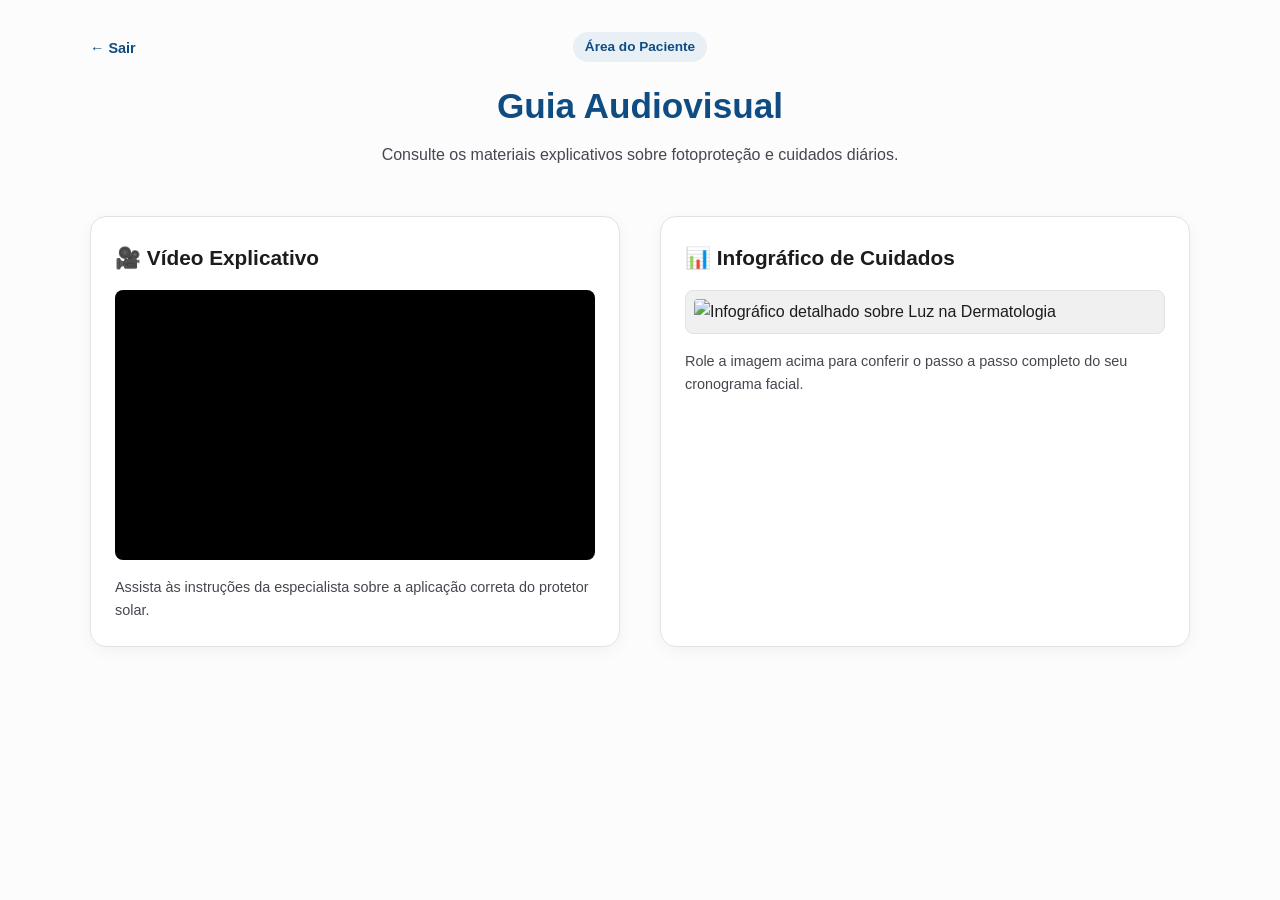
==== sobre.html @ 67cf0856 "vodeo e info" ====
<!DOCTYPE html>
<html lang="pt-BR">
<head>
    <meta charset="UTF-8">
    <meta name="viewport" content="width=device-width, initial-scale=1.0">
    <title>Luz & Pele - Conteúdo</title>
    <!-- Correção da URL do Google Fonts (faltava 'fonts.' no link original) -->
    <link rel="preconnect" href="https://googleapis.com">
    <link rel="preconnect" href="https://gstatic.com" crossorigin>
    <link href="https://googleapis.com/css2?family=Inter:wght@300;400;600;700&family=Lexend:wght@400;600&display=swap" rel="stylesheet">
    <style>
        :root {
            --primaria: #0f4c81;
            --primaria-clara: #e8f0f6;
            --fundo: #fcfcfd;
            --card: #ffffff;
            --texto-principal: #1a1c1e;
            --texto-apoio: #49454f;
            --borda: #e0e2e6;
            --raio: 16px;
            --transicao: all 0.4s cubic-bezier(0.4, 0, 0.2, 1);
            --sombra: 0 4px 20px -5px rgba(0, 0, 0, 0.08);
        }

        @media (prefers-color-scheme: dark) {
            :root {
                --fundo: #0b0e14;
                --card: #161b22;
                --texto-principal: #f0f6fc;
                --texto-apoio: #8b949e;
                --borda: #30363d;
                --primaria-clara: #162a3d;
            }
        }

        * { margin: 0; padding: 0; box-sizing: border-box; font-family: 'Inter', sans-serif; }
        body { background-color: var(--fundo); color: var(--texto-principal); padding: 2rem 1rem; line-height: 1.6; }
        
        .container { max-width: 1100px; margin: 0 auto; }
        
        .header { text-align: center; margin-bottom: 3rem; position: relative; }
        .header h1 { font-family: 'Lexend', sans-serif; font-size: 2.2rem; color: var(--primaria); margin-bottom: 0.5rem; }
        .btn-back { position: absolute; left: 0; top: 5px; color: var(--primaria); text-decoration: none; font-weight: 600; font-size: 0.9rem; }
        
        .badge { display: inline-block; padding: 0.25rem 0.75rem; border-radius: 50px; font-size: 0.85rem; font-weight: 600; background-color: var(--primaria-clara); color: var(--primaria); margin-bottom: 1rem; }
        .text-support { color: var(--texto-apoio); }

        /* Estrutura de Mídia */
        .media-section { display: grid; grid-template-columns: 1fr; gap: 2.5rem; margin-top: 2rem; }
        @media (min-width: 768px) {
            .media-section { grid-template-columns: 1fr 1fr; }
        }

        .media-card { background: var(--card); border: 1px solid var(--borda); border-radius: var(--raio); padding: 1.5rem; box-shadow: var(--sombra); }
        .media-card h2 { font-family: 'Lexend', sans-serif; font-size: 1.3rem; margin-bottom: 1rem; display: flex; align-items: center; gap: 0.5rem; }

        /* Correção do Vídeo - Suporte ao player incorporado do Google Drive */
        .video-container { width: 100%; border-radius: calc(var(--raio) / 2); overflow: hidden; background: #000; aspect-ratio: 16/9; }
        .video-container iframe { width: 100%; height: 100%; border: none; }

        /* Correção do Infográfico - Scroll responsivo para imagens longas */
        .infografico-container { width: 100%; max-height: 450px; overflow-y: auto; border: 1px solid var(--borda); border-radius: calc(var(--raio) / 2); background: #f0f0f0; padding: 0.5rem; }
        .infografico-container img { width: 100%; height: auto; display: block; border-radius: 4px; }
    </style>
</head>
<body>

    <div class="container">
        <header class="header">
            <a href="index.html" class="btn-back">← Sair</a>
            <span class="badge">Área do Paciente</span>
            <h1>Guia Audiovisual</h1>
            <p class="text-support">Consulte os materiais explicativos sobre fotoproteção e cuidados diários.</p>
        </header>

        <main class="media-section">
            <!-- Bloco de Vídeo Corrigido -->
            <section class="media-card">
                <h2>🎥 Vídeo Explicativo</h2>
                <div class="video-container">
                    <!-- CORREÇÃO: Uso de iframe com o parâmetro /preview exigido pelo player do Drive -->
                    <iframe src="https://drive.google.com/file/d/1Yelc6flCK-Th0BY_6levR3u2O_dlkEkf/view?usp=sharing" allow="autoplay; encrypted-media" allowfullscreen></iframe>
                </div>
                <p class="text-support" style="margin-top: 1rem; font-size: 0.9rem;">Assista às instruções da especialista sobre a aplicação correta do protetor solar.</p>
            </section>

            <!-- Bloco de Infográfico Corrigido -->
            <section class="media-card">
                <h2>📊 Infográfico de Cuidados</h2>
                <div class="infografico-container">
                    <!-- CORREÇÃO: Conversão do link de visualização para link direto de imagem renderizável (uc?export=view) -->
                    <img src="https://drive.google.com/file/d/1qbNd5TiptJrA2hYzg-ertbh7rt9Kqr0s/view?usp=sharing" alt="Infográfico detalhado sobre Luz na Dermatologia">
                </div>
                <p class="text-support" style="margin-top: 1rem; font-size: 0.9rem;">Role a imagem acima para conferir o passo a passo completo do seu cronograma facial.</p>
            </section>
        </main>
    </div>

</body>
</html>
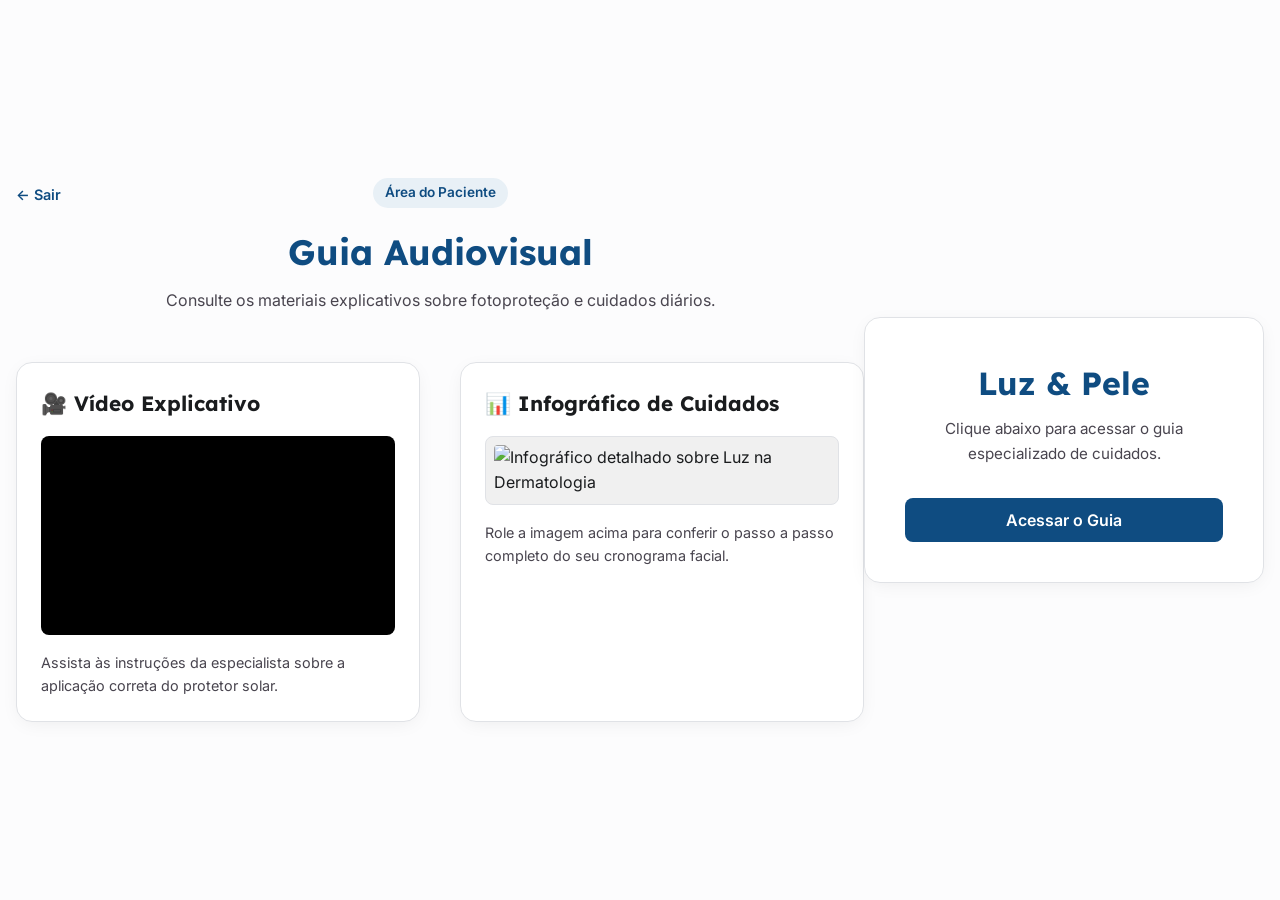
==== commit 4677fe86: "content" ====
--- a/sobre.html
+++ b/sobre.html
@@ -98,3 +98,307 @@
 
 </body>
 </html>
+
+<!DOCTYPE html>
+<html lang="pt-BR">
+<head>
+    <meta charset="UTF-8">
+    <meta name="viewport" content="width=device-width, initial-scale=1.0">
+    <title>Luz & Pele - Guia de Cuidados</title>
+    <!-- CORREÇÃO: Adicionado 'fonts.' na URL para carregar a tipografia corretamente em ambas as telas -->
+    <link rel="preconnect" href="https://fonts.googleapis.com">
+    <link rel="preconnect" href="https://fonts.gstatic.com" crossorigin>
+    <link href="https://fonts.googleapis.com/css2?family=Inter:wght@300;400;600;700&family=Lexend:wght@400;600&display=swap" rel="stylesheet">
+    <style>
+        :root {
+            --primaria: #0f4c81;
+            --primaria-clara: #e8f0f6;
+            --fundo: #fcfcfd;
+            --card: #ffffff;
+            --texto-principal: #1a1c1e;
+            --texto-apoio: #49454f;
+            --borda: #e0e2e6;
+            --raio: 16px;
+            --transicao: all 0.4s cubic-bezier(0.4, 0, 0.2, 1);
+            --sombra: 0 4px 20px -5px rgba(0, 0, 0, 0.08);
+            --perigo: #dc2626;
+        }
+
+        @media (prefers-color-scheme: dark) {
+            :root {
+                --fundo: #0b0e14;
+                --card: #161b22;
+                --texto-principal: #f0f6fc;
+                --texto-apoio: #8b949e;
+                --borda: #30363d;
+                --primaria-clara: #162a3d;
+            }
+        }
+
+        * {
+            margin: 0;
+            padding: 0;
+            box-sizing: border-box;
+            font-family: 'Inter', sans-serif;
+        }
+
+        body {
+            background-color: var(--fundo);
+            color: var(--texto-principal);
+            display: flex;
+            align-items: center;
+            justify-content: center;
+            min-height: 100vh;
+            padding: 2rem 1rem;
+            line-height: 1.6;
+            transition: var(--transicao);
+        }
+
+        /* Classe utilitária para alternar visibilidade */
+        .hidden {
+            display: none !important;
+        }
+
+        /* --- TELA DE ACESSO --- */
+        .login-card {
+            background: var(--card);
+            border: 1px solid var(--borda);
+            border-radius: var(--raio);
+            padding: 2.5rem;
+            max-width: 400px;
+            width: 100%;
+            box-shadow: var(--sombra);
+            text-align: center;
+            animation: fadeIn 0.4s ease-in-out;
+        }
+
+        .login-card h1 {
+            font-family: 'Lexend', sans-serif;
+            color: var(--primaria);
+            margin-bottom: 0.5rem;
+            font-size: 2rem;
+        }
+
+        .login-card p {
+            color: var(--texto-apoio);
+            margin-bottom: 2rem;
+            font-size: 0.95rem;
+        }
+
+        .btn {
+            display: block;
+            width: 100%;
+            background-color: var(--primaria);
+            color: #ffffff;
+            padding: 0.75rem;
+            border-radius: calc(var(--raio) / 2);
+            text-decoration: none;
+            font-weight: 600;
+            text-align: center;
+            transition: var(--transicao);
+            border: none;
+            cursor: pointer;
+            font-size: 1rem;
+            margin-top: 1.5rem;
+        }
+
+        .btn:hover {
+            opacity: 0.9;
+            transform: translateY(-1px);
+        }
+
+        /* --- TELA DE CONTEÚDO (GUIA) --- */
+        .container {
+            max-width: 1100px;
+            width: 100%;
+            margin: 0 auto;
+            animation: fadeIn 0.5s ease-in-out;
+        }
+        
+        .header {
+            text-align: center;
+            margin-bottom: 3rem;
+            position: relative;
+        }
+        
+        .header h1 {
+            font-family: 'Lexend', sans-serif;
+            font-size: 2.2rem;
+            color: var(--primaria);
+            margin-bottom: 0.5rem;
+        }
+        
+        .btn-back {
+            position: absolute;
+            left: 0;
+            top: 5px;
+            color: var(--primaria);
+            text-decoration: none;
+            font-weight: 600;
+            font-size: 0.9rem;
+            background: none;
+            border: none;
+            cursor: pointer;
+            transition: var(--transicao);
+        }
+
+        .btn-back:hover {
+            opacity: 0.8;
+            transform: translateX(-2px);
+        }
+        
+        .badge {
+            display: inline-block;
+            padding: 0.25rem 0.75rem;
+            border-radius: 50px;
+            font-size: 0.85rem;
+            font-weight: 600;
+            background-color: var(--primaria-clara);
+            color: var(--primaria);
+            margin-bottom: 1rem;
+        }
+        
+        .text-support {
+            color: var(--texto-apoio);
+        }
+
+        /* Estrutura de Mídia */
+        .media-section {
+            display: grid;
+            grid-template-columns: 1fr;
+            gap: 2.5rem;
+            margin-top: 2rem;
+        }
+        
+        @media (min-width: 768px) {
+            .media-section {
+                grid-template-columns: 1fr 1fr;
+            }
+            /* Alinha os elementos no topo da página quando o conteúdo longo estiver ativo */
+            body.content-active {
+                align-items: flex-start;
+            }
+        }
+
+        .media-card {
+            background: var(--card);
+            border: 1px solid var(--borda);
+            border-radius: var(--raio);
+            padding: 1.5rem;
+            box-shadow: var(--sombra);
+        }
+        
+        .media-card h2 {
+            font-family: 'Lexend', sans-serif;
+            font-size: 1.3rem;
+            margin-bottom: 1rem;
+            display: flex;
+            align-items: center;
+            gap: 0.5rem;
+        }
+
+        /* Correção do Vídeo - Player incorporado do Google Drive */
+        .video-container {
+            width: 100%;
+            border-radius: calc(var(--raio) / 2);
+            overflow: hidden;
+            background: #000;
+            aspect-ratio: 16/9;
+        }
+        
+        .video-container iframe {
+            width: 100%;
+            height: 100%;
+            border: none;
+        }
+
+        /* Correção do Infográfico - Scroll responsivo para imagens longas */
+        .infografico-container {
+            width: 100%;
+            max-height: 450px;
+            overflow-y: auto;
+            border: 1px solid var(--borda);
+            border-radius: calc(var(--raio) / 2);
+            background: #f0f0f0;
+            padding: 0.5rem;
+        }
+        
+        .infografico-container img {
+            width: 100%;
+            height: auto;
+            display: block;
+            border-radius: 4px;
+        }
+
+        /* Animação de transição suave */
+        @keyframes fadeIn {
+            from { opacity: 0; transform: translateY(8px); }
+            to { opacity: 1; transform: translateY(0); }
+        }
+    </style>
+</head>
+<body>
+
+    <!-- SEÇÃO 1: Tela de Acesso Simplificada -->
+    <div id="accessScreen" class="login-card">
+        <h1>Luz & Pele</h1>
+        <p>Clique abaixo para acessar o guia especializado de cuidados.</p>
+        <button id="btnAccess" class="btn">Acessar o Guia</button>
+    </div>
+
+    <!-- SEÇÃO 2: Conteúdo do Guia Audiovisual (Oculto Inicialmente) -->
+    <div id="contentScreen" class="container hidden">
+        <header class="header">
+            <button id="btnExit" class="btn-back">← Sair</button>
+            <span class="badge">Área do Paciente</span>
+            <h1>Guia Audiovisual</h1>
+            <p class="text-support">Consulte os materiais explicativos sobre fotoproteção e cuidados diários.</p>
+        </header>
+
+        <main class="media-section">
+            <!-- Bloco de Vídeo Corrigido -->
+            <section class="media-card">
+                <h2>🎥 Vídeo Explicativo</h2>
+                <div class="video-container">
+                    <iframe src="https://drive.google.com/file/d/1Yelc6flCK-Th0BY_6levR3u2O_dlkEkf/view?usp=sharing" allow="autoplay; encrypted-media" allowfullscreen></iframe>
+                </div>
+                <p class="text-support" style="margin-top: 1rem; font-size: 0.9rem;">Assista às instruções da especialista sobre a aplicação correta do protetor solar.</p>
+            </section>
+
+            <!-- Bloco de Infográfico Corrigido -->
+            <section class="media-card">
+                <h2>📊 Infográfico de Cuidados</h2>
+                <div class="infografico-container">
+                    <img src="https://drive.google.com/file/d/1qbNd5TiptJrA2hYzg-ertbh7rt9Kqr0s/view?usp=sharing" alt="Infográfico detalhado sobre Luz na Dermatologia">
+                </div>
+                <p class="text-support" style="margin-top: 1rem; font-size: 0.9rem;">Role a imagem acima para conferir o passo a passo completo do seu cronograma facial.</p>
+            </section>
+        </main>
+    </div>
+
+    <!-- Script de alternância dinâmica de conteúdo -->
+    <script>
+        const accessScreen = document.getElementById('accessScreen');
+        const contentScreen = document.getElementById('contentScreen');
+        const btnAccess = document.getElementById('btnAccess');
+        const btnExit = document.getElementById('btnExit');
+
+        // Exibe o conteúdo do guia e ajusta o scroll do body
+        btnAccess.addEventListener('click', () => {
+            accessScreen.classList.add('hidden');
+            contentScreen.classList.remove('hidden');
+            document.body.classList.add('content-active');
+            window.scrollTo(0, 0);
+        });
+
+        // Retorna à tela inicial de acesso
+        btnExit.addEventListener('click', () => {
+            contentScreen.classList.add('hidden');
+            accessScreen.classList.remove('hidden');
+            document.body.classList.remove('content-active');
+            window.scrollTo(0, 0);
+        });
+    </script>
+</body>
+</html>
+
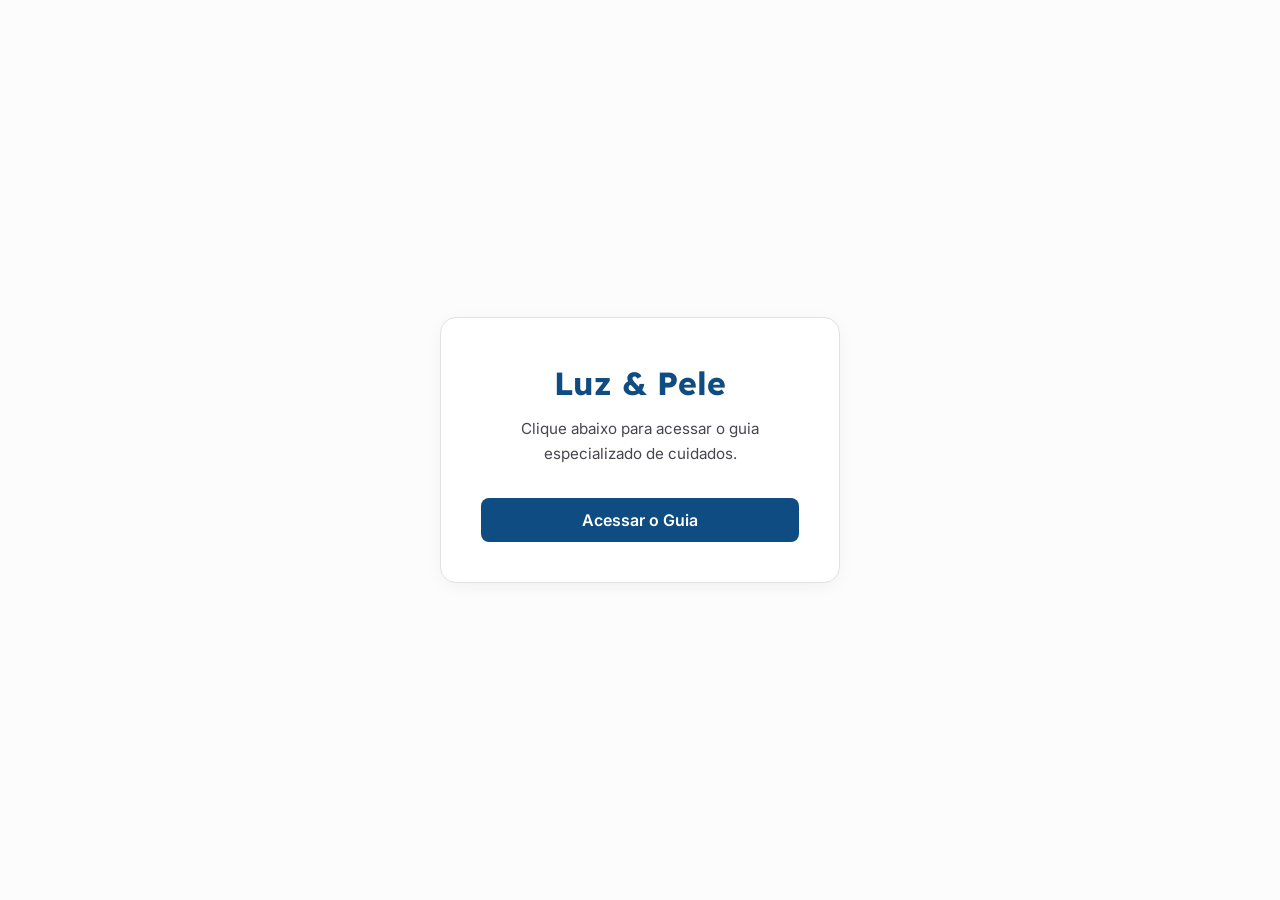
==== commit eb7be09f: "index" ====
--- a/sobre.html
+++ b/sobre.html
@@ -1,104 +1,3 @@
-<!DOCTYPE html>
-<html lang="pt-BR">
-<head>
-    <meta charset="UTF-8">
-    <meta name="viewport" content="width=device-width, initial-scale=1.0">
-    <title>Luz & Pele - Conteúdo</title>
-    <!-- Correção da URL do Google Fonts (faltava 'fonts.' no link original) -->
-    <link rel="preconnect" href="https://googleapis.com">
-    <link rel="preconnect" href="https://gstatic.com" crossorigin>
-    <link href="https://googleapis.com/css2?family=Inter:wght@300;400;600;700&family=Lexend:wght@400;600&display=swap" rel="stylesheet">
-    <style>
-        :root {
-            --primaria: #0f4c81;
-            --primaria-clara: #e8f0f6;
-            --fundo: #fcfcfd;
-            --card: #ffffff;
-            --texto-principal: #1a1c1e;
-            --texto-apoio: #49454f;
-            --borda: #e0e2e6;
-            --raio: 16px;
-            --transicao: all 0.4s cubic-bezier(0.4, 0, 0.2, 1);
-            --sombra: 0 4px 20px -5px rgba(0, 0, 0, 0.08);
-        }
-
-        @media (prefers-color-scheme: dark) {
-            :root {
-                --fundo: #0b0e14;
-                --card: #161b22;
-                --texto-principal: #f0f6fc;
-                --texto-apoio: #8b949e;
-                --borda: #30363d;
-                --primaria-clara: #162a3d;
-            }
-        }
-
-        * { margin: 0; padding: 0; box-sizing: border-box; font-family: 'Inter', sans-serif; }
-        body { background-color: var(--fundo); color: var(--texto-principal); padding: 2rem 1rem; line-height: 1.6; }
-        
-        .container { max-width: 1100px; margin: 0 auto; }
-        
-        .header { text-align: center; margin-bottom: 3rem; position: relative; }
-        .header h1 { font-family: 'Lexend', sans-serif; font-size: 2.2rem; color: var(--primaria); margin-bottom: 0.5rem; }
-        .btn-back { position: absolute; left: 0; top: 5px; color: var(--primaria); text-decoration: none; font-weight: 600; font-size: 0.9rem; }
-        
-        .badge { display: inline-block; padding: 0.25rem 0.75rem; border-radius: 50px; font-size: 0.85rem; font-weight: 600; background-color: var(--primaria-clara); color: var(--primaria); margin-bottom: 1rem; }
-        .text-support { color: var(--texto-apoio); }
-
-        /* Estrutura de Mídia */
-        .media-section { display: grid; grid-template-columns: 1fr; gap: 2.5rem; margin-top: 2rem; }
-        @media (min-width: 768px) {
-            .media-section { grid-template-columns: 1fr 1fr; }
-        }
-
-        .media-card { background: var(--card); border: 1px solid var(--borda); border-radius: var(--raio); padding: 1.5rem; box-shadow: var(--sombra); }
-        .media-card h2 { font-family: 'Lexend', sans-serif; font-size: 1.3rem; margin-bottom: 1rem; display: flex; align-items: center; gap: 0.5rem; }
-
-        /* Correção do Vídeo - Suporte ao player incorporado do Google Drive */
-        .video-container { width: 100%; border-radius: calc(var(--raio) / 2); overflow: hidden; background: #000; aspect-ratio: 16/9; }
-        .video-container iframe { width: 100%; height: 100%; border: none; }
-
-        /* Correção do Infográfico - Scroll responsivo para imagens longas */
-        .infografico-container { width: 100%; max-height: 450px; overflow-y: auto; border: 1px solid var(--borda); border-radius: calc(var(--raio) / 2); background: #f0f0f0; padding: 0.5rem; }
-        .infografico-container img { width: 100%; height: auto; display: block; border-radius: 4px; }
-    </style>
-</head>
-<body>
-
-    <div class="container">
-        <header class="header">
-            <a href="index.html" class="btn-back">← Sair</a>
-            <span class="badge">Área do Paciente</span>
-            <h1>Guia Audiovisual</h1>
-            <p class="text-support">Consulte os materiais explicativos sobre fotoproteção e cuidados diários.</p>
-        </header>
-
-        <main class="media-section">
-            <!-- Bloco de Vídeo Corrigido -->
-            <section class="media-card">
-                <h2>🎥 Vídeo Explicativo</h2>
-                <div class="video-container">
-                    <!-- CORREÇÃO: Uso de iframe com o parâmetro /preview exigido pelo player do Drive -->
-                    <iframe src="https://drive.google.com/file/d/1Yelc6flCK-Th0BY_6levR3u2O_dlkEkf/view?usp=sharing" allow="autoplay; encrypted-media" allowfullscreen></iframe>
-                </div>
-                <p class="text-support" style="margin-top: 1rem; font-size: 0.9rem;">Assista às instruções da especialista sobre a aplicação correta do protetor solar.</p>
-            </section>
-
-            <!-- Bloco de Infográfico Corrigido -->
-            <section class="media-card">
-                <h2>📊 Infográfico de Cuidados</h2>
-                <div class="infografico-container">
-                    <!-- CORREÇÃO: Conversão do link de visualização para link direto de imagem renderizável (uc?export=view) -->
-                    <img src="https://drive.google.com/file/d/1qbNd5TiptJrA2hYzg-ertbh7rt9Kqr0s/view?usp=sharing" alt="Infográfico detalhado sobre Luz na Dermatologia">
-                </div>
-                <p class="text-support" style="margin-top: 1rem; font-size: 0.9rem;">Role a imagem acima para conferir o passo a passo completo do seu cronograma facial.</p>
-            </section>
-        </main>
-    </div>
-
-</body>
-</html>
-
 <!DOCTYPE html>
 <html lang="pt-BR">
 <head>
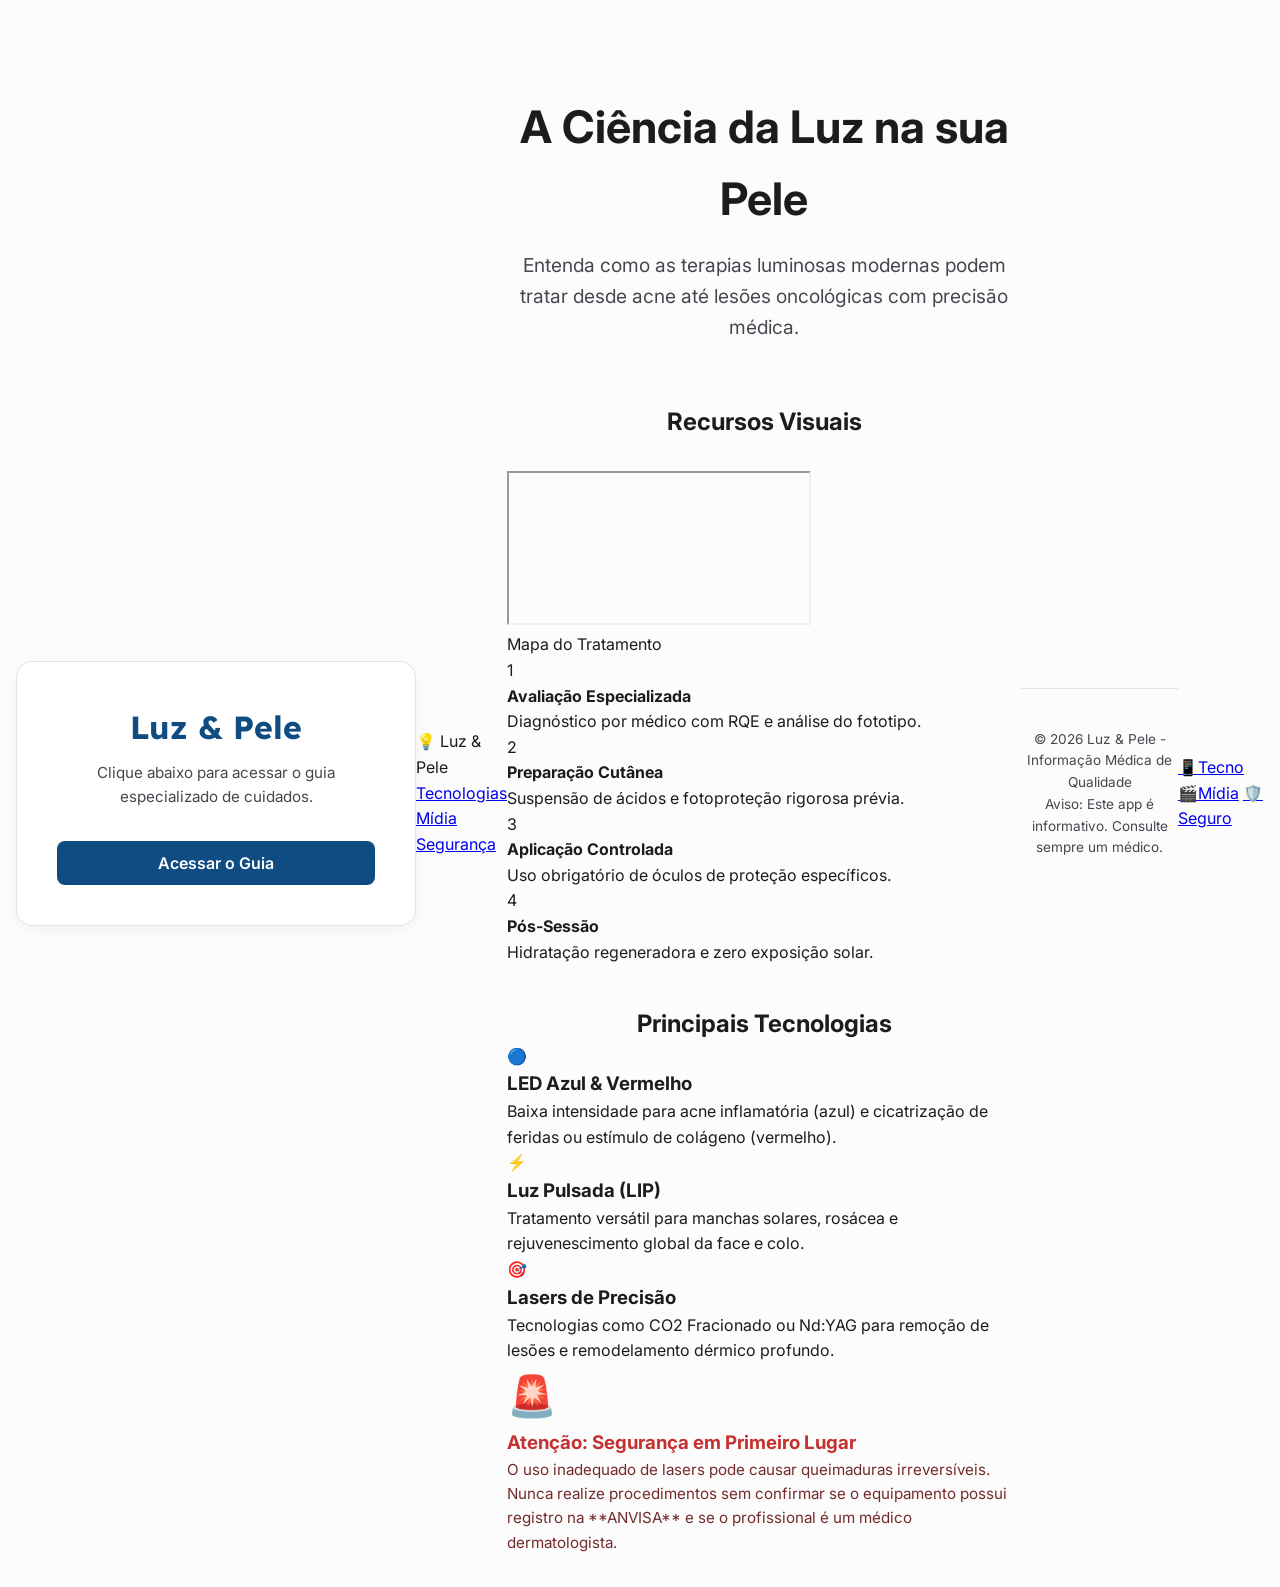
==== commit e3bfcd70: "blabla" ====
--- a/sobre.html
+++ b/sobre.html
@@ -259,7 +259,7 @@
             <section class="media-card">
                 <h2>🎥 Vídeo Explicativo</h2>
                 <div class="video-container">
-                    <iframe src="https://drive.google.com/file/d/1Yelc6flCK-Th0BY_6levR3u2O_dlkEkf/view?usp=sharing" allow="autoplay; encrypted-media" allowfullscreen></iframe>
+                    <iframe src="https://drive.google.com/file/d/1Yelc6flCK-Th0BY_6levR3u2O_dlkEkf/view" allow="autoplay; encrypted-media" allowfullscreen></iframe>
                 </div>
                 <p class="text-support" style="margin-top: 1rem; font-size: 0.9rem;">Assista às instruções da especialista sobre a aplicação correta do protetor solar.</p>
             </section>
@@ -268,7 +268,7 @@
             <section class="media-card">
                 <h2>📊 Infográfico de Cuidados</h2>
                 <div class="infografico-container">
-                    <img src="https://drive.google.com/file/d/1qbNd5TiptJrA2hYzg-ertbh7rt9Kqr0s/view?usp=sharing" alt="Infográfico detalhado sobre Luz na Dermatologia">
+                    <img src="https://drive.google.com/file/d/1qbNd5TiptJrA2hYzg-ertbh7rt9Kqr0s/view?pli=1" alt="Infográfico detalhado sobre Luz na Dermatologia">
                 </div>
                 <p class="text-support" style="margin-top: 1rem; font-size: 0.9rem;">Role a imagem acima para conferir o passo a passo completo do seu cronograma facial.</p>
             </section>
@@ -301,3 +301,128 @@
 </body>
 </html>
 
+   <header>
+        <div class="container header-flex">
+            <div class="logo">
+                <span>💡</span> Luz & Pele
+            </div>
+            <nav class="nav-desk">
+                <a href="#tecnologias">Tecnologias</a>
+                <a href="#midia">Mídia</a>
+                <a href="#seguranca">Segurança</a>
+            </nav>
+        </div>
+    </header>
+
+    <main class="container">
+        
+        <!-- Hero Section Simplificada -->
+        <section style="text-align: center; padding: 60px 0;">
+            <h1 style="font-size: 2.8rem; margin-bottom: 15px;">A Ciência da Luz na sua Pele</h1>
+            <p style="color: var(--texto-apoio); font-size: 1.2rem; max-width: 700px; margin: 0 auto;">
+                Entenda como as terapias luminosas modernas podem tratar desde acne até lesões oncológicas com precisão médica.
+            </p>
+        </section>
+
+        <!-- CENTRAL DE MÍDIA (NOVO) -->
+        <section id="midia" class="secao-midia">
+            <div class="container">
+                <h2 style="margin-bottom: 30px; text-align: center;">Recursos Visuais</h2>
+                <div class="grid-midia">
+                    <!-- Espaço para Vídeo -->
+                    <div class="video-box">
+                        <!-- Substituir o SRC pelo link real do vídeo (YouTube/Vimeo) -->
+                        <iframe 
+                            src=https://drive.google.com/file/d/1Yelc6flCK-Th0BY_6levR3u2O_dlkEkf/view?usp=sharing
+                            allowfullscreen>
+                        </iframe>
+                    </div>
+
+                    <!-- Infográfico do Processo -->
+                    <div class="infografico-card">
+                        <div class="infografico-titulo">Mapa do Tratamento</div>
+                        
+                        <div class="fluxo-item">
+                            <div class="fluxo-circulo">1</div>
+                            <div class="fluxo-texto">
+                                <h4>Avaliação Especializada</h4>
+                                <p>Diagnóstico por médico com RQE e análise do fototipo.</p>
+                            </div>
+                        </div>
+
+                        <div class="fluxo-item">
+                            <div class="fluxo-circulo">2</div>
+                            <div class="fluxo-texto">
+                                <h4>Preparação Cutânea</h4>
+                                <p>Suspensão de ácidos e fotoproteção rigorosa prévia.</p>
+                            </div>
+                        </div>
+
+                        <div class="fluxo-item">
+                            <div class="fluxo-circulo">3</div>
+                            <div class="fluxo-texto">
+                                <h4>Aplicação Controlada</h4>
+                                <p>Uso obrigatório de óculos de proteção específicos.</p>
+                            </div>
+                        </div>
+
+                        <div class="fluxo-item">
+                            <div class="fluxo-circulo">4</div>
+                            <div class="fluxo-texto">
+                                <h4>Pós-Sessão</h4>
+                                <p>Hidratação regeneradora e zero exposição solar.</p>
+                            </div>
+                        </div>
+                    </div>
+                </div>
+            </div>
+        </section>
+
+        <!-- TECNOLOGIAS -->
+        <section id="tecnologias">
+            <h2 style="text-align: center; margin-top: 40px;">Principais Tecnologias</h2>
+            <div class="grid-cards">
+                <div class="card">
+                    <div class="icon-tag">🔵</div>
+                    <h3>LED Azul & Vermelho</h3>
+                    <p>Baixa intensidade para acne inflamatória (azul) e cicatrização de feridas ou estímulo de colágeno (vermelho).</p>
+                </div>
+                <div class="card">
+                    <div class="icon-tag">⚡</div>
+                    <h3>Luz Pulsada (LIP)</h3>
+                    <p>Tratamento versátil para manchas solares, rosácea e rejuvenescimento global da face e colo.</p>
+                </div>
+                <div class="card">
+                    <div class="icon-tag">🎯</div>
+                    <h3>Lasers de Precisão</h3>
+                    <p>Tecnologias como CO2 Fracionado ou Nd:YAG para remoção de lesões e remodelamento dérmico profundo.</p>
+                </div>
+            </div>
+        </section>
+
+        <!-- SEGURANÇA -->
+        <section id="seguranca">
+            <div class="alerta-seguranca">
+                <div style="font-size: 2.5rem;">🚨</div>
+                <div>
+                    <h3 style="color: #c53030;">Atenção: Segurança em Primeiro Lugar</h3>
+                    <p style="color: #742a2a; font-size: 0.95rem;">
+                        O uso inadequado de lasers pode causar queimaduras irreversíveis. Nunca realize procedimentos sem confirmar se o equipamento possui registro na **ANVISA** e se o profissional é um médico dermatologista.
+                    </p>
+                </div>
+            </div>
+        </section>
+
+    </main>
+
+    <!-- Rodapé -->
+    <footer style="text-align: center; padding: 40px 0; border-top: 1px solid var(--borda); color: var(--texto-apoio); font-size: 0.85rem;">
+        <p>&copy; 2026 Luz & Pele - Informação Médica de Qualidade</p>
+        <p>Aviso: Este app é informativo. Consulte sempre um médico.</p>
+    </footer>
+
+    <!-- Navegação Mobile -->
+    <nav class="mobile-nav">
+        <a href="#tecnologias"><span>📱</span>Tecno</a>
+        <a href="#midia"><span>🎬</span>Mídia</a>
+        <a href="#seguranca"><span>🛡️</span>Seguro</a>
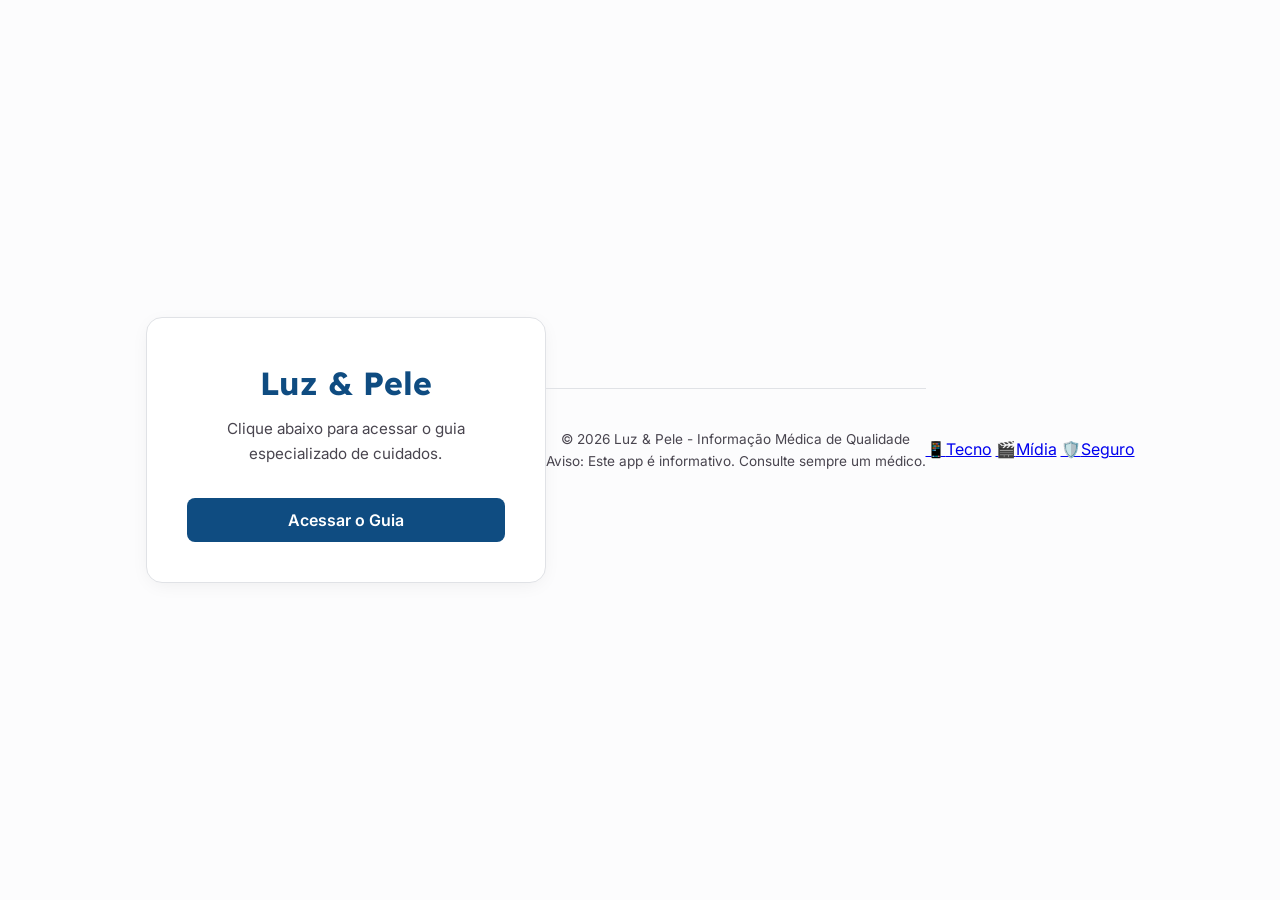
==== commit b28db49f: "uihholf" ====
--- a/sobre.html
+++ b/sobre.html
@@ -301,121 +301,7 @@
 </body>
 </html>
 
-   <header>
-        <div class="container header-flex">
-            <div class="logo">
-                <span>💡</span> Luz & Pele
-            </div>
-            <nav class="nav-desk">
-                <a href="#tecnologias">Tecnologias</a>
-                <a href="#midia">Mídia</a>
-                <a href="#seguranca">Segurança</a>
-            </nav>
-        </div>
-    </header>
-
-    <main class="container">
-        
-        <!-- Hero Section Simplificada -->
-        <section style="text-align: center; padding: 60px 0;">
-            <h1 style="font-size: 2.8rem; margin-bottom: 15px;">A Ciência da Luz na sua Pele</h1>
-            <p style="color: var(--texto-apoio); font-size: 1.2rem; max-width: 700px; margin: 0 auto;">
-                Entenda como as terapias luminosas modernas podem tratar desde acne até lesões oncológicas com precisão médica.
-            </p>
-        </section>
-
-        <!-- CENTRAL DE MÍDIA (NOVO) -->
-        <section id="midia" class="secao-midia">
-            <div class="container">
-                <h2 style="margin-bottom: 30px; text-align: center;">Recursos Visuais</h2>
-                <div class="grid-midia">
-                    <!-- Espaço para Vídeo -->
-                    <div class="video-box">
-                        <!-- Substituir o SRC pelo link real do vídeo (YouTube/Vimeo) -->
-                        <iframe 
-                            src=https://drive.google.com/file/d/1Yelc6flCK-Th0BY_6levR3u2O_dlkEkf/view?usp=sharing
-                            allowfullscreen>
-                        </iframe>
-                    </div>
-
-                    <!-- Infográfico do Processo -->
-                    <div class="infografico-card">
-                        <div class="infografico-titulo">Mapa do Tratamento</div>
-                        
-                        <div class="fluxo-item">
-                            <div class="fluxo-circulo">1</div>
-                            <div class="fluxo-texto">
-                                <h4>Avaliação Especializada</h4>
-                                <p>Diagnóstico por médico com RQE e análise do fototipo.</p>
-                            </div>
-                        </div>
-
-                        <div class="fluxo-item">
-                            <div class="fluxo-circulo">2</div>
-                            <div class="fluxo-texto">
-                                <h4>Preparação Cutânea</h4>
-                                <p>Suspensão de ácidos e fotoproteção rigorosa prévia.</p>
-                            </div>
-                        </div>
-
-                        <div class="fluxo-item">
-                            <div class="fluxo-circulo">3</div>
-                            <div class="fluxo-texto">
-                                <h4>Aplicação Controlada</h4>
-                                <p>Uso obrigatório de óculos de proteção específicos.</p>
-                            </div>
-                        </div>
-
-                        <div class="fluxo-item">
-                            <div class="fluxo-circulo">4</div>
-                            <div class="fluxo-texto">
-                                <h4>Pós-Sessão</h4>
-                                <p>Hidratação regeneradora e zero exposição solar.</p>
-                            </div>
-                        </div>
-                    </div>
-                </div>
-            </div>
-        </section>
-
-        <!-- TECNOLOGIAS -->
-        <section id="tecnologias">
-            <h2 style="text-align: center; margin-top: 40px;">Principais Tecnologias</h2>
-            <div class="grid-cards">
-                <div class="card">
-                    <div class="icon-tag">🔵</div>
-                    <h3>LED Azul & Vermelho</h3>
-                    <p>Baixa intensidade para acne inflamatória (azul) e cicatrização de feridas ou estímulo de colágeno (vermelho).</p>
-                </div>
-                <div class="card">
-                    <div class="icon-tag">⚡</div>
-                    <h3>Luz Pulsada (LIP)</h3>
-                    <p>Tratamento versátil para manchas solares, rosácea e rejuvenescimento global da face e colo.</p>
-                </div>
-                <div class="card">
-                    <div class="icon-tag">🎯</div>
-                    <h3>Lasers de Precisão</h3>
-                    <p>Tecnologias como CO2 Fracionado ou Nd:YAG para remoção de lesões e remodelamento dérmico profundo.</p>
-                </div>
-            </div>
-        </section>
-
-        <!-- SEGURANÇA -->
-        <section id="seguranca">
-            <div class="alerta-seguranca">
-                <div style="font-size: 2.5rem;">🚨</div>
-                <div>
-                    <h3 style="color: #c53030;">Atenção: Segurança em Primeiro Lugar</h3>
-                    <p style="color: #742a2a; font-size: 0.95rem;">
-                        O uso inadequado de lasers pode causar queimaduras irreversíveis. Nunca realize procedimentos sem confirmar se o equipamento possui registro na **ANVISA** e se o profissional é um médico dermatologista.
-                    </p>
-                </div>
-            </div>
-        </section>
-
-    </main>
-
-    <!-- Rodapé -->
+  <!-- Rodapé -->
     <footer style="text-align: center; padding: 40px 0; border-top: 1px solid var(--borda); color: var(--texto-apoio); font-size: 0.85rem;">
         <p>&copy; 2026 Luz & Pele - Informação Médica de Qualidade</p>
         <p>Aviso: Este app é informativo. Consulte sempre um médico.</p>
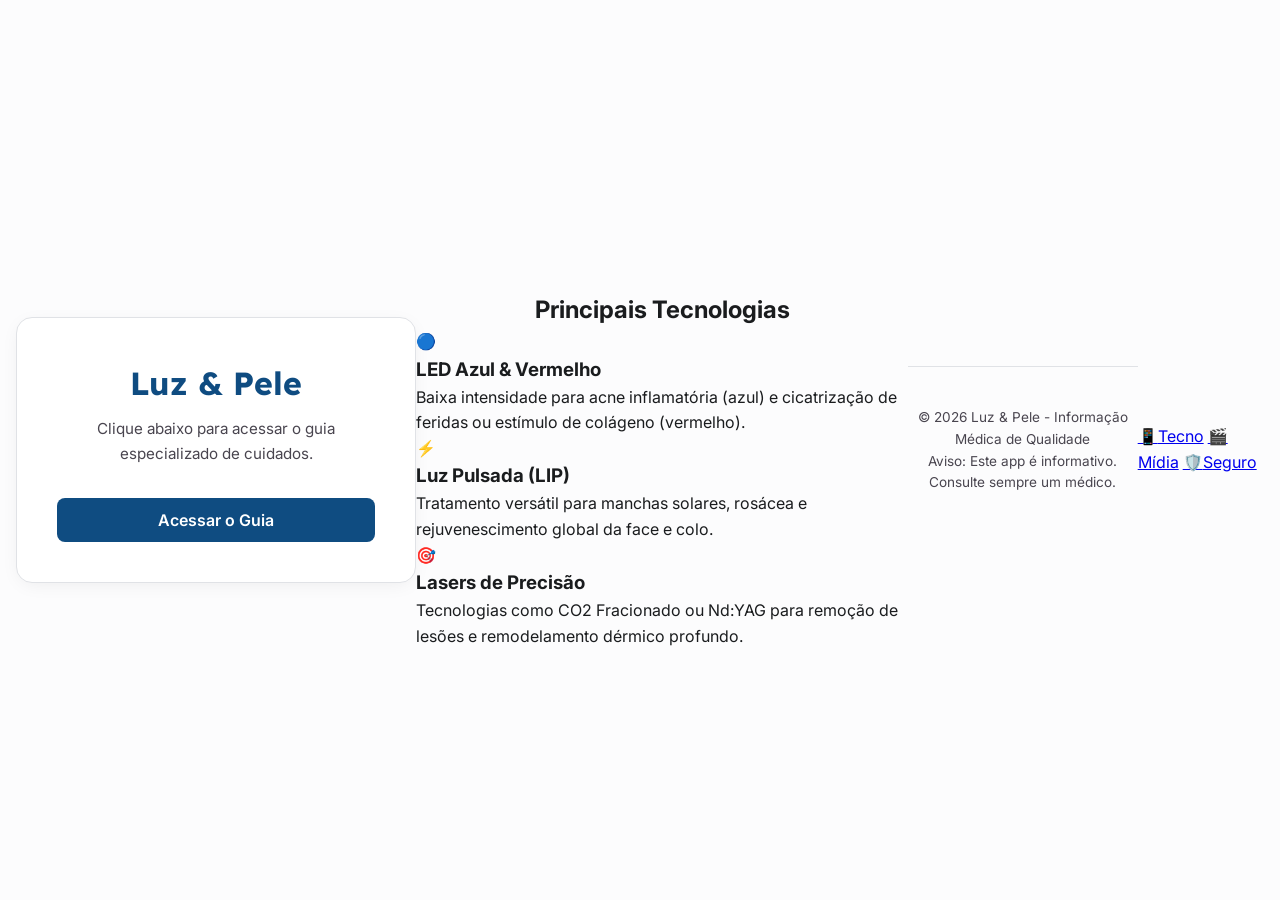
==== commit 47fba3e3: "ghsd" ====
--- a/sobre.html
+++ b/sobre.html
@@ -301,6 +301,28 @@
 </body>
 </html>
 
+ <!-- TECNOLOGIAS -->
+        <section id="tecnologias">
+            <h2 style="text-align: center; margin-top: 40px;">Principais Tecnologias</h2>
+            <div class="grid-cards">
+                <div class="card">
+                    <div class="icon-tag">🔵</div>
+                    <h3>LED Azul & Vermelho</h3>
+                    <p>Baixa intensidade para acne inflamatória (azul) e cicatrização de feridas ou estímulo de colágeno (vermelho).</p>
+                </div>
+                <div class="card">
+                    <div class="icon-tag">⚡</div>
+                    <h3>Luz Pulsada (LIP)</h3>
+                    <p>Tratamento versátil para manchas solares, rosácea e rejuvenescimento global da face e colo.</p>
+                </div>
+                <div class="card">
+                    <div class="icon-tag">🎯</div>
+                    <h3>Lasers de Precisão</h3>
+                    <p>Tecnologias como CO2 Fracionado ou Nd:YAG para remoção de lesões e remodelamento dérmico profundo.</p>
+                </div>
+            </div>
+        </section>
+
   <!-- Rodapé -->
     <footer style="text-align: center; padding: 40px 0; border-top: 1px solid var(--borda); color: var(--texto-apoio); font-size: 0.85rem;">
         <p>&copy; 2026 Luz & Pele - Informação Médica de Qualidade</p>
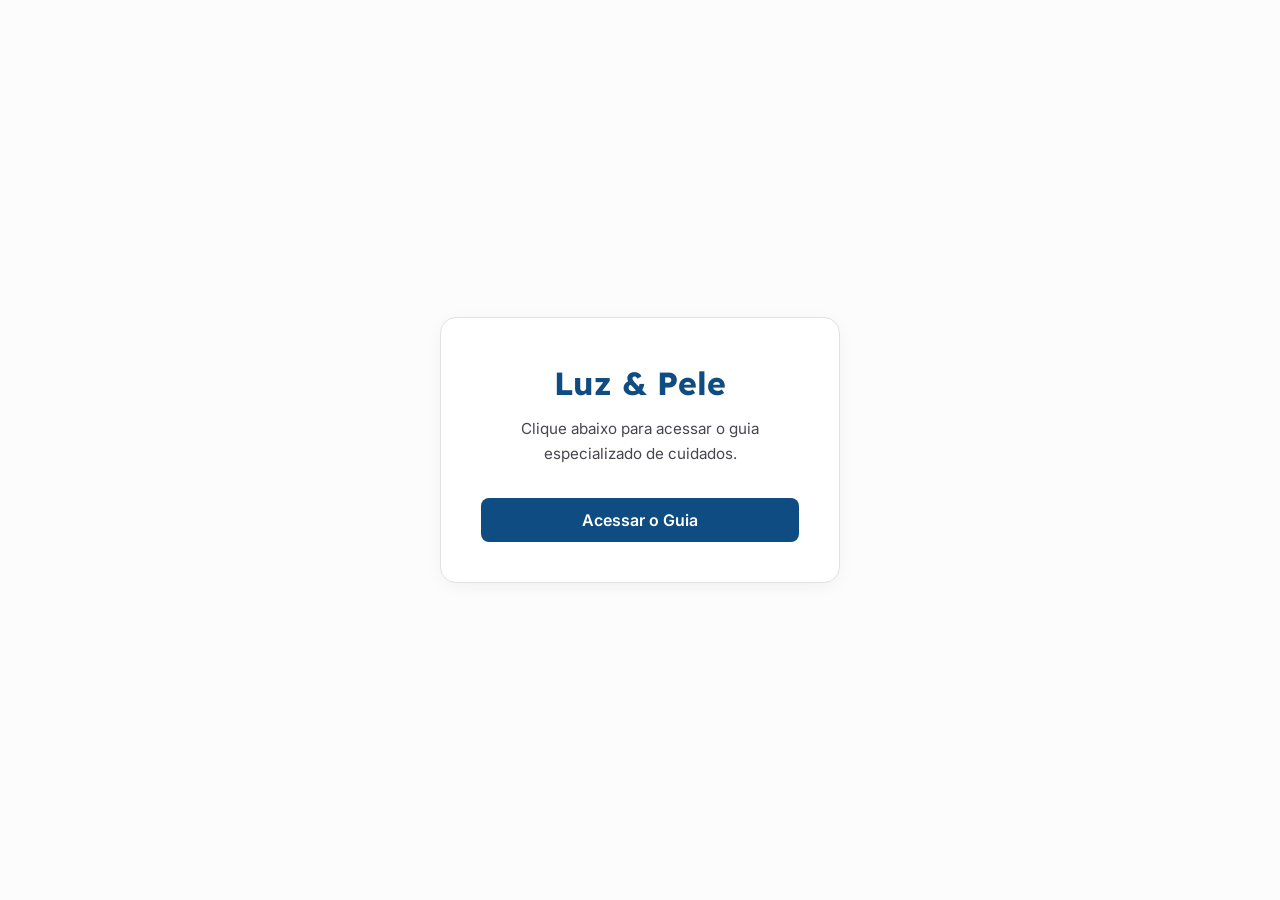
==== commit 7dab2ef2: "tdcuk" ====
--- a/sobre.html
+++ b/sobre.html
@@ -299,38 +299,4 @@
         });
     </script>
 </body>
-</html>
-
- <!-- TECNOLOGIAS -->
-        <section id="tecnologias">
-            <h2 style="text-align: center; margin-top: 40px;">Principais Tecnologias</h2>
-            <div class="grid-cards">
-                <div class="card">
-                    <div class="icon-tag">🔵</div>
-                    <h3>LED Azul & Vermelho</h3>
-                    <p>Baixa intensidade para acne inflamatória (azul) e cicatrização de feridas ou estímulo de colágeno (vermelho).</p>
-                </div>
-                <div class="card">
-                    <div class="icon-tag">⚡</div>
-                    <h3>Luz Pulsada (LIP)</h3>
-                    <p>Tratamento versátil para manchas solares, rosácea e rejuvenescimento global da face e colo.</p>
-                </div>
-                <div class="card">
-                    <div class="icon-tag">🎯</div>
-                    <h3>Lasers de Precisão</h3>
-                    <p>Tecnologias como CO2 Fracionado ou Nd:YAG para remoção de lesões e remodelamento dérmico profundo.</p>
-                </div>
-            </div>
-        </section>
-
-  <!-- Rodapé -->
-    <footer style="text-align: center; padding: 40px 0; border-top: 1px solid var(--borda); color: var(--texto-apoio); font-size: 0.85rem;">
-        <p>&copy; 2026 Luz & Pele - Informação Médica de Qualidade</p>
-        <p>Aviso: Este app é informativo. Consulte sempre um médico.</p>
-    </footer>
-
-    <!-- Navegação Mobile -->
-    <nav class="mobile-nav">
-        <a href="#tecnologias"><span>📱</span>Tecno</a>
-        <a href="#midia"><span>🎬</span>Mídia</a>
-        <a href="#seguranca"><span>🛡️</span>Seguro</a>
+</html>
